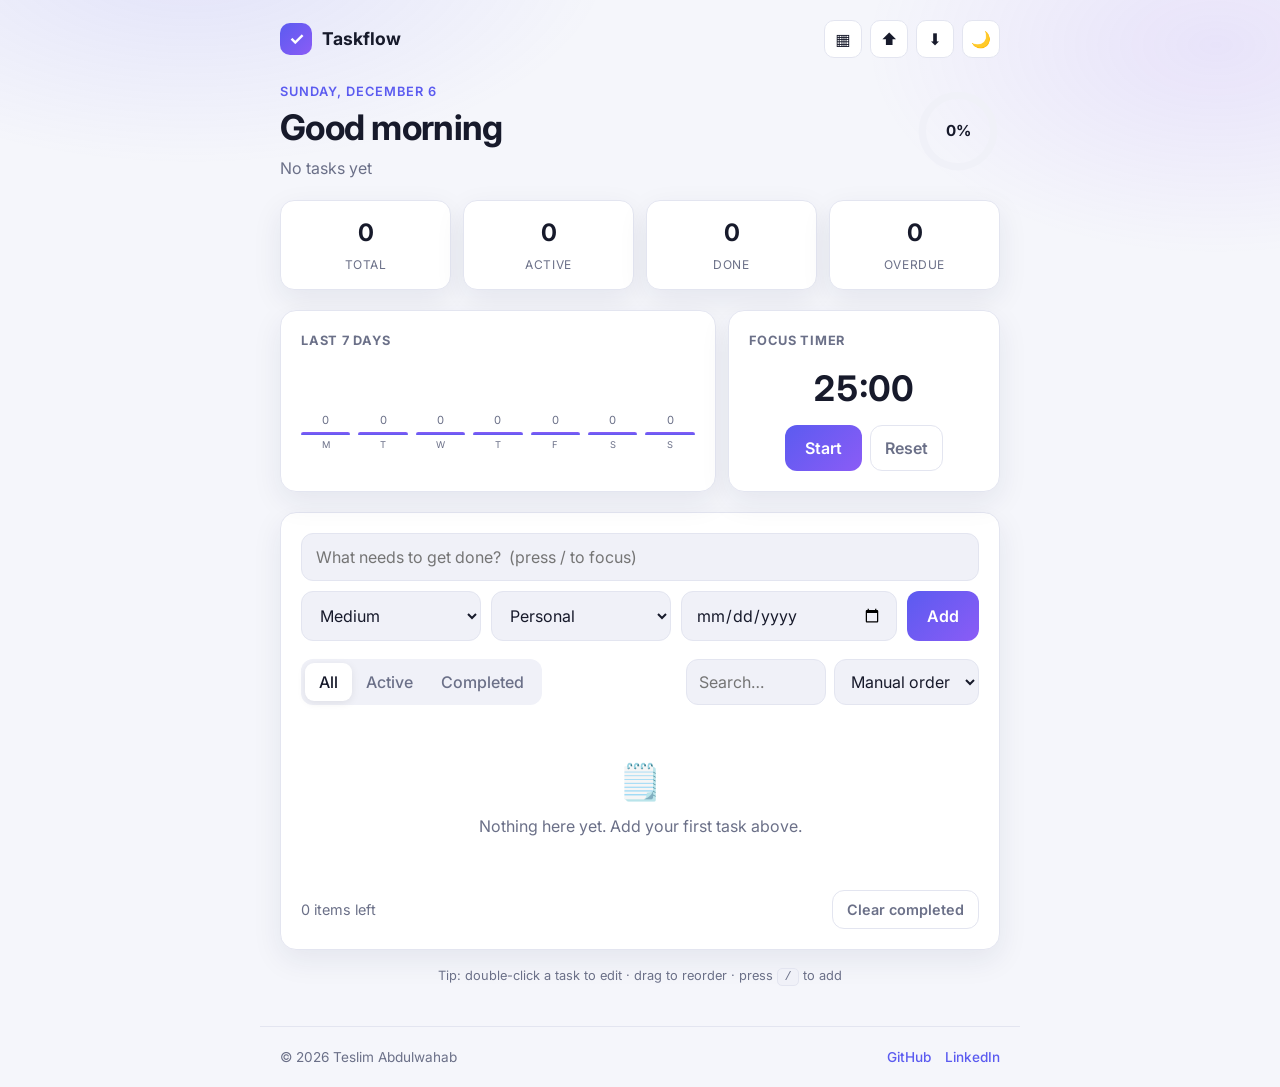
==== index.html @ 88f95ae7 "Add files via upload" ====
<!DOCTYPE html>
<html lang="en">
<head>
  <meta charset="UTF-8" />
  <meta name="viewport" content="width=device-width, initial-scale=1.0" />
  <meta name="description" content="A fast, clean task manager built by Teslim Abdulwahab." />
  <title>Task Manager · Teslim Abdulwahab</title>
  <link rel="preconnect" href="https://fonts.googleapis.com" />
  <link rel="preconnect" href="https://fonts.gstatic.com" crossorigin />
  <link href="https://fonts.googleapis.com/css2?family=Inter:wght@400;500;600;700&display=swap" rel="stylesheet" />
  <link rel="stylesheet" href="style.css" />
</head>
<body>
  <div class="bg-glow" aria-hidden="true"></div>

  <header class="topbar">
    <div class="brand">
      <span class="logo" aria-hidden="true">✓</span>
      <span>Taskflow</span>
    </div>
    <div class="top-actions">
      <button id="viewBtn" class="icon-btn" title="Switch list / board view" aria-label="Switch view">▦</button>
      <button id="importBtn" class="icon-btn" title="Import tasks (JSON)" aria-label="Import tasks">⬆</button>
      <input id="importFile" type="file" accept="application/json" hidden />
      <button id="exportBtn" class="icon-btn" title="Export tasks (JSON)" aria-label="Export tasks">⬇</button>
      <button id="themeBtn" class="icon-btn" title="Toggle theme" aria-label="Toggle theme">🌙</button>
    </div>
  </header>

  <main class="container">
    <section class="hero">
      <div>
        <p class="eyebrow" id="dateLabel"></p>
        <h1 id="greeting">Today's tasks</h1>
        <p class="sub" id="summary">No tasks yet</p>
      </div>
      <div class="ring-wrap" aria-label="Completion progress">
        <svg viewBox="0 0 80 80" class="ring">
          <circle class="ring-bg" cx="40" cy="40" r="34" />
          <circle class="ring-fg" id="ringFg" cx="40" cy="40" r="34" />
        </svg>
        <span class="ring-text" id="ringText">0%</span>
      </div>
    </section>

    <section class="stats" aria-label="Statistics">
      <div class="stat"><span id="statTotal">0</span><small>Total</small></div>
      <div class="stat"><span id="statActive">0</span><small>Active</small></div>
      <div class="stat"><span id="statDone">0</span><small>Done</small></div>
      <div class="stat"><span id="statOverdue">0</span><small>Overdue</small></div>
    </section>

    <section class="panels">
      <div class="card panel"><h3>Last 7 days</h3><div id="chart" class="chart"></div></div>
      <div class="card panel"><h3>Focus timer</h3>
        <div class="timer" id="timer">25:00</div>
        <div class="timer-btns"><button class="btn primary" id="tStart">Start</button><button class="btn ghost" id="tReset">Reset</button></div>
      </div>
    </section>

    <section class="card">
      <form id="taskForm" class="task-form" autocomplete="off">
        <input id="taskInput" type="text" maxlength="120" placeholder="What needs to get done?  (press / to focus)" required />
        <div class="form-row">
          <select id="prioritySelect" aria-label="Priority">
            <option value="low">Low</option>
            <option value="medium" selected>Medium</option>
            <option value="high">High</option>
          </select>
          <select id="categorySelect" aria-label="Category">
            <option>Personal</option>
            <option>Work</option>
            <option>Study</option>
            <option>Health</option>
          </select>
          <input id="dueInput" type="date" aria-label="Due date" />
          <button type="submit" class="btn primary">Add</button>
        </div>
      </form>

      <div class="toolbar">
        <div class="tabs" role="tablist">
          <button class="tab active" data-filter="all" role="tab">All</button>
          <button class="tab" data-filter="active" role="tab">Active</button>
          <button class="tab" data-filter="completed" role="tab">Completed</button>
        </div>
        <div class="tools">
          <input id="searchInput" type="search" placeholder="Search…" aria-label="Search tasks" />
          <select id="sortSelect" aria-label="Sort tasks">
            <option value="manual">Manual order</option>
            <option value="priority">Priority</option>
            <option value="due">Due date</option>
            <option value="newest">Newest</option>
          </select>
        </div>
      </div>

      <ul id="taskList" class="task-list"></ul>
      <div id="board" class="board" hidden></div>

      <div id="emptyState" class="empty">
        <div class="empty-icon">🗒️</div>
        <p>Nothing here yet. Add your first task above.</p>
      </div>

      <div class="card-footer">
        <span id="leftCount">0 items left</span>
        <button id="clearBtn" class="btn ghost">Clear completed</button>
      </div>
    </section>

    <p class="hint">Tip: double-click a task to edit · drag to reorder · press <kbd>/</kbd> to add</p>
  </main>

  <footer class="footer">
    <span>© <span id="year"></span> Teslim Abdulwahab</span>
    <span class="links">
      <a href="https://github.com/Alajagusi12" target="_blank" rel="noopener">GitHub</a>
      <a href="https://www.linkedin.com/in/teslim-alajagusi-3ab347438" target="_blank" rel="noopener">LinkedIn</a>
    </span>
  </footer>

  <div id="toast" class="toast" role="status" aria-live="polite"></div>
  <script src="script.js"></script>
</body>
</html>
---- style.css ----
:root {
  --bg: #f5f6fb;
  --surface: #ffffff;
  --surface-2: #f0f1f8;
  --text: #171a2b;
  --muted: #6b7088;
  --border: #e3e5f0;
  --accent: #5b5bf0;
  --accent-2: #8b5cf6;
  --accent-soft: rgba(91, 91, 240, 0.12);
  --danger: #ef4444;
  --success: #10b981;
  --warn: #f59e0b;
  --shadow: 0 10px 30px rgba(30, 34, 80, 0.08);
  --radius: 16px;
}

[data-theme="dark"] {
  --bg: #0d0f1a;
  --surface: #151829;
  --surface-2: #1c2035;
  --text: #eceefb;
  --muted: #8f94b3;
  --border: #272b45;
  --accent: #7c7cff;
  --accent-2: #a78bfa;
  --accent-soft: rgba(124, 124, 255, 0.16);
  --shadow: 0 10px 30px rgba(0, 0, 0, 0.45);
}

* { box-sizing: border-box; margin: 0; padding: 0; }

body {
  font-family: "Inter", system-ui, -apple-system, "Segoe UI", sans-serif;
  background: var(--bg);
  color: var(--text);
  min-height: 100vh;
  line-height: 1.5;
  transition: background 0.3s, color 0.3s;
}

.bg-glow {
  position: fixed; inset: 0; z-index: -1; pointer-events: none;
  background:
    radial-gradient(600px 300px at 15% -5%, var(--accent-soft), transparent 70%),
    radial-gradient(500px 300px at 95% 5%, rgba(139, 92, 246, 0.12), transparent 70%);
}

button, input, select { font: inherit; color: inherit; }
button { cursor: pointer; }

/* Top bar */
.topbar {
  max-width: 760px; margin: 0 auto; padding: 20px 20px 0;
  display: flex; align-items: center; justify-content: space-between;
}
.brand { display: flex; align-items: center; gap: 10px; font-weight: 700; font-size: 1.1rem; }
.logo {
  width: 32px; height: 32px; border-radius: 10px; display: grid; place-items: center;
  background: linear-gradient(135deg, var(--accent), var(--accent-2)); color: #fff; font-weight: 700;
}
.top-actions { display: flex; gap: 8px; }
.icon-btn {
  width: 38px; height: 38px; border-radius: 10px; border: 1px solid var(--border);
  background: var(--surface); transition: transform 0.15s, border-color 0.2s;
}
.icon-btn:hover { transform: translateY(-1px); border-color: var(--accent); }

/* Layout */
.container { max-width: 760px; margin: 0 auto; padding: 24px 20px 40px; }

.hero { display: flex; justify-content: space-between; align-items: center; gap: 16px; margin-bottom: 20px; }
.eyebrow { color: var(--accent); font-weight: 600; font-size: 0.8rem; text-transform: uppercase; letter-spacing: 0.08em; }
h1 { font-size: clamp(1.6rem, 4vw, 2.2rem); letter-spacing: -0.02em; }
.sub { color: var(--muted); margin-top: 2px; }

.ring-wrap { position: relative; width: 84px; height: 84px; flex-shrink: 0; }
.ring { width: 100%; height: 100%; transform: rotate(-90deg); }
.ring circle { fill: none; stroke-width: 7; }
.ring-bg { stroke: var(--surface-2); }
.ring-fg {
  stroke: url(#none); stroke: var(--accent); stroke-linecap: round;
  stroke-dasharray: 213.6; stroke-dashoffset: 213.6; transition: stroke-dashoffset 0.6s ease;
}
.ring-text { position: absolute; inset: 0; display: grid; place-items: center; font-weight: 700; font-size: 0.95rem; }

.stats { display: grid; grid-template-columns: repeat(4, 1fr); gap: 12px; margin-bottom: 20px; }
.stat {
  background: var(--surface); border: 1px solid var(--border); border-radius: 14px;
  padding: 14px; text-align: center; box-shadow: var(--shadow);
}
.stat span { display: block; font-size: 1.5rem; font-weight: 700; }
.stat small { color: var(--muted); font-size: 0.75rem; text-transform: uppercase; letter-spacing: 0.05em; }

.card {
  background: var(--surface); border: 1px solid var(--border); border-radius: var(--radius);
  box-shadow: var(--shadow); padding: 20px;
}

/* Form */
.task-form { display: grid; gap: 10px; margin-bottom: 18px; }
input[type="text"], input[type="search"], input[type="date"], select {
  background: var(--surface-2); border: 1px solid var(--border); border-radius: 12px;
  padding: 11px 14px; outline: none; transition: border-color 0.2s, box-shadow 0.2s;
}
input:focus, select:focus { border-color: var(--accent); box-shadow: 0 0 0 3px var(--accent-soft); }
#taskInput { width: 100%; font-size: 1rem; }
.form-row { display: grid; grid-template-columns: 1fr 1fr 1.2fr auto; gap: 10px; }

.btn { border: 0; border-radius: 12px; padding: 11px 20px; font-weight: 600; transition: transform 0.15s, opacity 0.2s; }
.btn:hover { transform: translateY(-1px); }
.btn.primary { background: linear-gradient(135deg, var(--accent), var(--accent-2)); color: #fff; }
.btn.ghost { background: transparent; color: var(--muted); border: 1px solid var(--border); padding: 8px 14px; }
.btn.ghost:hover { color: var(--danger); border-color: var(--danger); }

/* Toolbar */
.toolbar { display: flex; flex-wrap: wrap; justify-content: space-between; gap: 12px; margin-bottom: 14px; }
.tabs { display: flex; background: var(--surface-2); border-radius: 12px; padding: 4px; }
.tab { border: 0; background: transparent; padding: 7px 14px; border-radius: 9px; color: var(--muted); font-weight: 500; }
.tab.active { background: var(--surface); color: var(--text); box-shadow: 0 2px 8px rgba(0,0,0,0.08); }
.tools { display: flex; gap: 8px; }
.tools input { width: 140px; padding: 8px 12px; }
.tools select { padding: 8px 12px; }

/* Task list */
.task-list { list-style: none; display: grid; gap: 8px; }
.task {
  display: flex; align-items: center; gap: 12px; padding: 12px 14px;
  border: 1px solid var(--border); border-radius: 14px; background: var(--surface);
  transition: transform 0.2s, border-color 0.2s, opacity 0.3s;
  animation: pop 0.25s ease;
}
.task:hover { border-color: var(--accent); }
.task.dragging { opacity: 0.4; }
.task.drag-over { border-style: dashed; border-color: var(--accent); }
@keyframes pop { from { opacity: 0; transform: translateY(6px) scale(0.98); } to { opacity: 1; transform: none; } }

.check {
  appearance: none; width: 22px; height: 22px; border: 2px solid var(--border); border-radius: 7px;
  display: grid; place-items: center; cursor: pointer; flex-shrink: 0; transition: all 0.2s;
}
.check:checked { background: var(--success); border-color: var(--success); }
.check:checked::after { content: "✓"; color: #fff; font-size: 0.8rem; font-weight: 700; }

.task-body { flex: 1; min-width: 0; }
.task-title { word-break: break-word; cursor: text; }
.task.done .task-title { text-decoration: line-through; color: var(--muted); }
.task-meta { display: flex; flex-wrap: wrap; gap: 6px; margin-top: 4px; }
.chip { font-size: 0.7rem; font-weight: 600; padding: 2px 8px; border-radius: 999px; background: var(--surface-2); color: var(--muted); }
.chip.high { background: rgba(239,68,68,0.14); color: var(--danger); }
.chip.medium { background: rgba(245,158,11,0.16); color: var(--warn); }
.chip.low { background: rgba(16,185,129,0.14); color: var(--success); }
.chip.overdue { background: var(--danger); color: #fff; }

.edit-input { width: 100%; padding: 6px 10px; border-radius: 8px; }
.task-actions { display: flex; gap: 4px; opacity: 0; transition: opacity 0.2s; }
.task:hover .task-actions, .task:focus-within .task-actions { opacity: 1; }
.task-actions button { border: 0; background: transparent; padding: 6px 8px; border-radius: 8px; }
.task-actions button:hover { background: var(--surface-2); }
.task-actions .del:hover { color: var(--danger); }
.handle { cursor: grab; color: var(--muted); user-select: none; }

.empty { text-align: center; padding: 36px 10px; color: var(--muted); display: none; }
.empty.show { display: block; }
.empty-icon { font-size: 2.2rem; margin-bottom: 6px; }

.card-footer { display: flex; justify-content: space-between; align-items: center; margin-top: 16px; color: var(--muted); font-size: 0.9rem; }
.hint { text-align: center; color: var(--muted); font-size: 0.8rem; margin-top: 16px; }
kbd { background: var(--surface-2); border: 1px solid var(--border); border-radius: 5px; padding: 1px 6px; font-size: 0.75rem; }

/* Footer + toast */
.footer {
  max-width: 760px; margin: 0 auto; padding: 20px; display: flex; justify-content: space-between;
  color: var(--muted); font-size: 0.85rem; border-top: 1px solid var(--border);
}
.links { display: flex; gap: 14px; }
.links a { color: var(--accent); text-decoration: none; font-weight: 500; }
.links a:hover { text-decoration: underline; }

.toast {
  position: fixed; left: 50%; bottom: 28px; transform: translate(-50%, 20px); opacity: 0; pointer-events: none;
  background: var(--text); color: var(--bg); padding: 10px 16px; border-radius: 12px;
  display: flex; gap: 14px; align-items: center; transition: all 0.3s; z-index: 10;
}
.toast.show { opacity: 1; transform: translate(-50%, 0); pointer-events: auto; }
.toast button { background: transparent; border: 0; color: var(--accent-2); font-weight: 700; }

/* Responsive */
@media (max-width: 600px) {
  .form-row { grid-template-columns: 1fr 1fr; }
  .form-row input[type="date"] { grid-column: 1 / -1; }
  .form-row .btn { grid-column: 1 / -1; }
  .stats { grid-template-columns: repeat(2, 1fr); }
  .tools { width: 100%; }
  .tools input { flex: 1; }
  .task-actions { opacity: 1; }
}

@media (prefers-reduced-motion: reduce) {
  * { animation: none !important; transition: none !important; }
}

/* Advanced additions */
[hidden] { display: none !important; }
.panels { display: grid; grid-template-columns: 1.6fr 1fr; gap: 12px; margin-bottom: 20px; }
.panel h3 { font-size: 0.8rem; text-transform: uppercase; letter-spacing: 0.06em; color: var(--muted); margin-bottom: 12px; }
.chart { display: flex; align-items: flex-end; gap: 8px; height: 90px; }
.bar-col { flex: 1; height: 100%; display: flex; flex-direction: column; justify-content: flex-end; align-items: center; gap: 3px; font-size: 0.7rem; color: var(--muted); }
.bar { width: 100%; min-height: 3px; border-radius: 6px 6px 2px 2px; background: linear-gradient(var(--accent-2), var(--accent)); transition: height 0.5s; }
.timer { font-size: 2.2rem; font-weight: 700; font-variant-numeric: tabular-nums; text-align: center; }
.timer-btns { display: flex; gap: 8px; justify-content: center; margin-top: 10px; }
.board { display: grid; grid-template-columns: repeat(3, 1fr); gap: 12px; }
.col { background: var(--surface-2); border-radius: 14px; padding: 10px; min-height: 160px; display: grid; gap: 8px; align-content: start; }
.col.over { outline: 2px dashed var(--accent); }
.col h4 { font-size: 0.8rem; color: var(--muted); text-transform: uppercase; letter-spacing: 0.05em; }
.kcard { background: var(--surface); border: 1px solid var(--border); border-radius: 12px; padding: 10px 12px; cursor: grab; }
.kcard:hover { border-color: var(--accent); }
.confetti { position: fixed; top: 40%; width: 8px; height: 12px; z-index: 20; pointer-events: none; animation: fall 1.1s ease-out forwards; }
@keyframes fall { to { transform: translate(var(--x), 60vh) rotate(var(--r)); opacity: 0; } }
@media (max-width: 600px) { .panels, .board { grid-template-columns: 1fr; } }
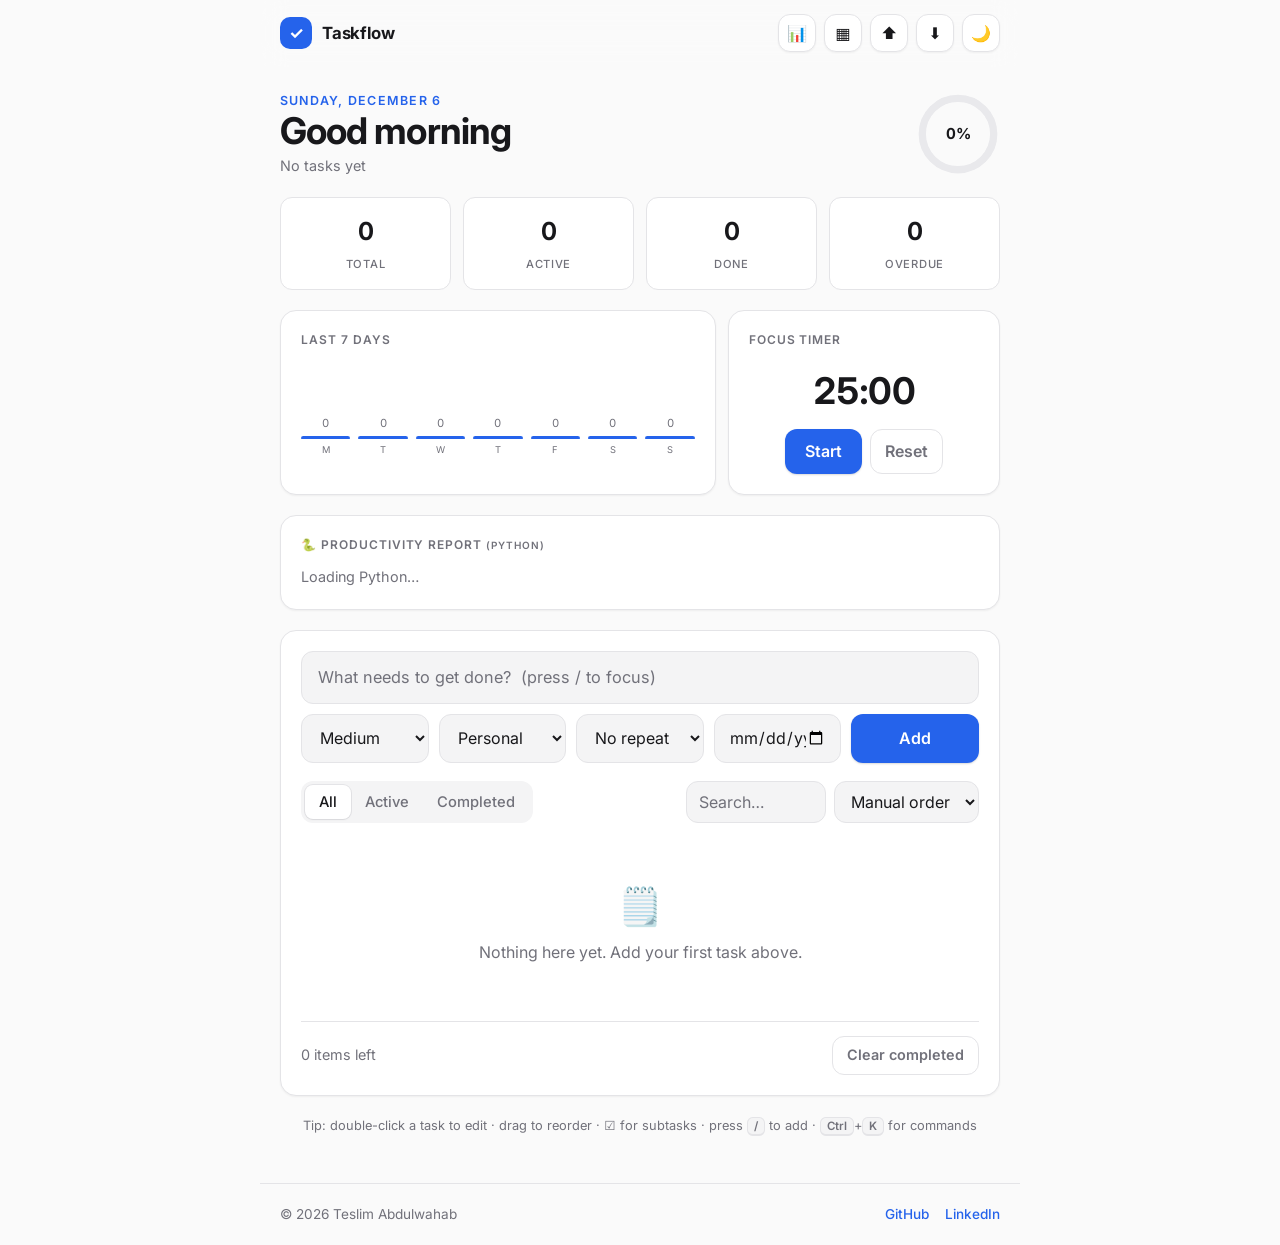
==== commit 59693562: "Replaced file with new task manager and report feature" ====
--- a/index.html
+++ b/index.html
@@ -1,126 +1,140 @@
-<!DOCTYPE html>
-<html lang="en">
-<head>
-  <meta charset="UTF-8" />
-  <meta name="viewport" content="width=device-width, initial-scale=1.0" />
-  <meta name="description" content="A fast, clean task manager built by Teslim Abdulwahab." />
-  <title>Task Manager · Teslim Abdulwahab</title>
-  <link rel="preconnect" href="https://fonts.googleapis.com" />
-  <link rel="preconnect" href="https://fonts.gstatic.com" crossorigin />
-  <link href="https://fonts.googleapis.com/css2?family=Inter:wght@400;500;600;700&display=swap" rel="stylesheet" />
-  <link rel="stylesheet" href="style.css" />
-</head>
-<body>
-  <div class="bg-glow" aria-hidden="true"></div>
-
-  <header class="topbar">
-    <div class="brand">
-      <span class="logo" aria-hidden="true">✓</span>
-      <span>Taskflow</span>
-    </div>
-    <div class="top-actions">
-      <button id="viewBtn" class="icon-btn" title="Switch list / board view" aria-label="Switch view">▦</button>
-      <button id="importBtn" class="icon-btn" title="Import tasks (JSON)" aria-label="Import tasks">⬆</button>
-      <input id="importFile" type="file" accept="application/json" hidden />
-      <button id="exportBtn" class="icon-btn" title="Export tasks (JSON)" aria-label="Export tasks">⬇</button>
-      <button id="themeBtn" class="icon-btn" title="Toggle theme" aria-label="Toggle theme">🌙</button>
-    </div>
-  </header>
-
-  <main class="container">
-    <section class="hero">
-      <div>
-        <p class="eyebrow" id="dateLabel"></p>
-        <h1 id="greeting">Today's tasks</h1>
-        <p class="sub" id="summary">No tasks yet</p>
-      </div>
-      <div class="ring-wrap" aria-label="Completion progress">
-        <svg viewBox="0 0 80 80" class="ring">
-          <circle class="ring-bg" cx="40" cy="40" r="34" />
-          <circle class="ring-fg" id="ringFg" cx="40" cy="40" r="34" />
-        </svg>
-        <span class="ring-text" id="ringText">0%</span>
-      </div>
-    </section>
-
-    <section class="stats" aria-label="Statistics">
-      <div class="stat"><span id="statTotal">0</span><small>Total</small></div>
-      <div class="stat"><span id="statActive">0</span><small>Active</small></div>
-      <div class="stat"><span id="statDone">0</span><small>Done</small></div>
-      <div class="stat"><span id="statOverdue">0</span><small>Overdue</small></div>
-    </section>
-
-    <section class="panels">
-      <div class="card panel"><h3>Last 7 days</h3><div id="chart" class="chart"></div></div>
-      <div class="card panel"><h3>Focus timer</h3>
-        <div class="timer" id="timer">25:00</div>
-        <div class="timer-btns"><button class="btn primary" id="tStart">Start</button><button class="btn ghost" id="tReset">Reset</button></div>
-      </div>
-    </section>
-
-    <section class="card">
-      <form id="taskForm" class="task-form" autocomplete="off">
-        <input id="taskInput" type="text" maxlength="120" placeholder="What needs to get done?  (press / to focus)" required />
-        <div class="form-row">
-          <select id="prioritySelect" aria-label="Priority">
-            <option value="low">Low</option>
-            <option value="medium" selected>Medium</option>
-            <option value="high">High</option>
-          </select>
-          <select id="categorySelect" aria-label="Category">
-            <option>Personal</option>
-            <option>Work</option>
-            <option>Study</option>
-            <option>Health</option>
-          </select>
-          <input id="dueInput" type="date" aria-label="Due date" />
-          <button type="submit" class="btn primary">Add</button>
-        </div>
-      </form>
-
-      <div class="toolbar">
-        <div class="tabs" role="tablist">
-          <button class="tab active" data-filter="all" role="tab">All</button>
-          <button class="tab" data-filter="active" role="tab">Active</button>
-          <button class="tab" data-filter="completed" role="tab">Completed</button>
-        </div>
-        <div class="tools">
-          <input id="searchInput" type="search" placeholder="Search…" aria-label="Search tasks" />
-          <select id="sortSelect" aria-label="Sort tasks">
-            <option value="manual">Manual order</option>
-            <option value="priority">Priority</option>
-            <option value="due">Due date</option>
-            <option value="newest">Newest</option>
-          </select>
-        </div>
-      </div>
-
-      <ul id="taskList" class="task-list"></ul>
-      <div id="board" class="board" hidden></div>
-
-      <div id="emptyState" class="empty">
-        <div class="empty-icon">🗒️</div>
-        <p>Nothing here yet. Add your first task above.</p>
-      </div>
-
-      <div class="card-footer">
-        <span id="leftCount">0 items left</span>
-        <button id="clearBtn" class="btn ghost">Clear completed</button>
-      </div>
-    </section>
-
-    <p class="hint">Tip: double-click a task to edit · drag to reorder · press <kbd>/</kbd> to add</p>
-  </main>
-
-  <footer class="footer">
-    <span>© <span id="year"></span> Teslim Abdulwahab</span>
-    <span class="links">
-      <a href="https://github.com/Alajagusi12" target="_blank" rel="noopener">GitHub</a>
-      <a href="https://www.linkedin.com/in/teslim-alajagusi-3ab347438" target="_blank" rel="noopener">LinkedIn</a>
-    </span>
-  </footer>
-
-  <div id="toast" class="toast" role="status" aria-live="polite"></div>
-  <script src="script.js"></script>
-</body>
+<!DOCTYPE html>
+<html lang="en">
+<head>
+  <meta charset="UTF-8" />
+  <meta name="viewport" content="width=device-width, initial-scale=1.0" />
+  <meta name="description" content="A fast, clean task manager built by Teslim Abdulwahab." />
+  <title>Task Manager · Teslim Abdulwahab</title>
+  <link rel="preconnect" href="https://fonts.googleapis.com" />
+  <link rel="preconnect" href="https://fonts.gstatic.com" crossorigin />
+  <link href="https://fonts.googleapis.com/css2?family=Inter:wght@400;500;600;700&display=swap" rel="stylesheet" />
+  <link rel="stylesheet" href="style.css" />
+  <link rel="stylesheet" href="https://pyscript.net/releases/2024.11.1/core.css" />
+  <script type="module" src="https://pyscript.net/releases/2024.11.1/core.js"></script>
+</head>
+<body>
+  <div class="bg-glow" aria-hidden="true"></div>
+
+  <header class="topbar">
+    <div class="brand">
+      <span class="logo" aria-hidden="true">✓</span>
+      <span>Taskflow</span>
+    </div>
+    <div class="top-actions">
+      <a class="icon-btn" href="insights.html" title="Open insights" aria-label="Open insights">📊</a>
+      <button id="viewBtn" class="icon-btn" title="Switch list / board view" aria-label="Switch view">▦</button>
+      <button id="importBtn" class="icon-btn" title="Import tasks (JSON)" aria-label="Import tasks">⬆</button>
+      <input id="importFile" type="file" accept="application/json" hidden />
+      <button id="exportBtn" class="icon-btn" title="Export tasks (JSON)" aria-label="Export tasks">⬇</button>
+      <button id="themeBtn" class="icon-btn" title="Toggle theme" aria-label="Toggle theme">🌙</button>
+    </div>
+  </header>
+
+  <main class="container">
+    <section class="hero">
+      <div>
+        <p class="eyebrow" id="dateLabel"></p>
+        <h1 id="greeting">Today's tasks</h1>
+        <p class="sub" id="summary">No tasks yet</p>
+      </div>
+      <div class="ring-wrap" aria-label="Completion progress">
+        <svg viewBox="0 0 80 80" class="ring">
+          <circle class="ring-bg" cx="40" cy="40" r="34" />
+          <circle class="ring-fg" id="ringFg" cx="40" cy="40" r="34" />
+        </svg>
+        <span class="ring-text" id="ringText">0%</span>
+      </div>
+    </section>
+
+    <section class="stats" aria-label="Statistics">
+      <div class="stat"><span id="statTotal">0</span><small>Total</small></div>
+      <div class="stat"><span id="statActive">0</span><small>Active</small></div>
+      <div class="stat"><span id="statDone">0</span><small>Done</small></div>
+      <div class="stat"><span id="statOverdue">0</span><small>Overdue</small></div>
+    </section>
+
+    <section class="panels">
+      <div class="card panel"><h3>Last 7 days</h3><div id="chart" class="chart"></div></div>
+      <div class="card panel"><h3>Focus timer</h3>
+        <div class="timer" id="timer">25:00</div>
+        <div class="timer-btns"><button class="btn primary" id="tStart">Start</button><button class="btn ghost" id="tReset">Reset</button></div>
+      </div>
+    </section>
+
+    <section class="card report">
+      <h3>🐍 Productivity report <small>(Python)</small></h3>
+      <div id="reportBody"><p class="sub">Loading Python…</p></div>
+    </section>
+
+    <section class="card">
+      <form id="taskForm" class="task-form" autocomplete="off">
+        <input id="taskInput" type="text" maxlength="120" placeholder="What needs to get done?  (press / to focus)" required />
+        <div class="form-row">
+          <select id="prioritySelect" aria-label="Priority">
+            <option value="low">Low</option>
+            <option value="medium" selected>Medium</option>
+            <option value="high">High</option>
+          </select>
+          <select id="categorySelect" aria-label="Category">
+            <option>Personal</option>
+            <option>Work</option>
+            <option>Study</option>
+            <option>Health</option>
+          </select>
+          <select id="repeatSelect" aria-label="Repeat">
+            <option value="none">No repeat</option>
+            <option value="daily">Daily</option>
+            <option value="weekly">Weekly</option>
+          </select>
+          <input id="dueInput" type="date" aria-label="Due date" />
+          <button type="submit" class="btn primary">Add</button>
+        </div>
+      </form>
+
+      <div class="toolbar">
+        <div class="tabs" role="tablist">
+          <button class="tab active" data-filter="all" role="tab">All</button>
+          <button class="tab" data-filter="active" role="tab">Active</button>
+          <button class="tab" data-filter="completed" role="tab">Completed</button>
+        </div>
+        <div class="tools">
+          <input id="searchInput" type="search" placeholder="Search…" aria-label="Search tasks" />
+          <select id="sortSelect" aria-label="Sort tasks">
+            <option value="manual">Manual order</option>
+            <option value="priority">Priority</option>
+            <option value="due">Due date</option>
+            <option value="newest">Newest</option>
+          </select>
+        </div>
+      </div>
+
+      <ul id="taskList" class="task-list"></ul>
+      <div id="board" class="board" hidden></div>
+
+      <div id="emptyState" class="empty">
+        <div class="empty-icon">🗒️</div>
+        <p>Nothing here yet. Add your first task above.</p>
+      </div>
+
+      <div class="card-footer">
+        <span id="leftCount">0 items left</span>
+        <button id="clearBtn" class="btn ghost">Clear completed</button>
+      </div>
+    </section>
+
+    <p class="hint">Tip: double-click a task to edit · drag to reorder · ☑ for subtasks · press <kbd>/</kbd> to add · <kbd>Ctrl</kbd>+<kbd>K</kbd> for commands</p>
+  </main>
+
+  <footer class="footer">
+    <span>© <span id="year"></span> Teslim Abdulwahab</span>
+    <span class="links">
+      <a href="https://github.com/Alajagusi12" target="_blank" rel="noopener">GitHub</a>
+      <a href="https://www.linkedin.com/in/teslim-alajagusi-3ab347438" target="_blank" rel="noopener">LinkedIn</a>
+    </span>
+  </footer>
+
+  <div id="toast" class="toast" role="status" aria-live="polite"></div>
+  <script src="script.js"></script>
+  <script type="py" src="report.py"></script>
+</body>
 </html>
--- a/style.css
+++ b/style.css
@@ -1,220 +1,345 @@
-:root {
-  --bg: #f5f6fb;
-  --surface: #ffffff;
-  --surface-2: #f0f1f8;
-  --text: #171a2b;
-  --muted: #6b7088;
-  --border: #e3e5f0;
-  --accent: #5b5bf0;
-  --accent-2: #8b5cf6;
-  --accent-soft: rgba(91, 91, 240, 0.12);
-  --danger: #ef4444;
-  --success: #10b981;
-  --warn: #f59e0b;
-  --shadow: 0 10px 30px rgba(30, 34, 80, 0.08);
-  --radius: 16px;
-}
-
-[data-theme="dark"] {
-  --bg: #0d0f1a;
-  --surface: #151829;
-  --surface-2: #1c2035;
-  --text: #eceefb;
-  --muted: #8f94b3;
-  --border: #272b45;
-  --accent: #7c7cff;
-  --accent-2: #a78bfa;
-  --accent-soft: rgba(124, 124, 255, 0.16);
-  --shadow: 0 10px 30px rgba(0, 0, 0, 0.45);
-}
-
-* { box-sizing: border-box; margin: 0; padding: 0; }
-
-body {
-  font-family: "Inter", system-ui, -apple-system, "Segoe UI", sans-serif;
-  background: var(--bg);
-  color: var(--text);
-  min-height: 100vh;
-  line-height: 1.5;
-  transition: background 0.3s, color 0.3s;
-}
-
-.bg-glow {
-  position: fixed; inset: 0; z-index: -1; pointer-events: none;
-  background:
-    radial-gradient(600px 300px at 15% -5%, var(--accent-soft), transparent 70%),
-    radial-gradient(500px 300px at 95% 5%, rgba(139, 92, 246, 0.12), transparent 70%);
-}
-
-button, input, select { font: inherit; color: inherit; }
-button { cursor: pointer; }
-
-/* Top bar */
-.topbar {
-  max-width: 760px; margin: 0 auto; padding: 20px 20px 0;
-  display: flex; align-items: center; justify-content: space-between;
-}
-.brand { display: flex; align-items: center; gap: 10px; font-weight: 700; font-size: 1.1rem; }
-.logo {
-  width: 32px; height: 32px; border-radius: 10px; display: grid; place-items: center;
-  background: linear-gradient(135deg, var(--accent), var(--accent-2)); color: #fff; font-weight: 700;
-}
-.top-actions { display: flex; gap: 8px; }
-.icon-btn {
-  width: 38px; height: 38px; border-radius: 10px; border: 1px solid var(--border);
-  background: var(--surface); transition: transform 0.15s, border-color 0.2s;
-}
-.icon-btn:hover { transform: translateY(-1px); border-color: var(--accent); }
-
-/* Layout */
-.container { max-width: 760px; margin: 0 auto; padding: 24px 20px 40px; }
-
-.hero { display: flex; justify-content: space-between; align-items: center; gap: 16px; margin-bottom: 20px; }
-.eyebrow { color: var(--accent); font-weight: 600; font-size: 0.8rem; text-transform: uppercase; letter-spacing: 0.08em; }
-h1 { font-size: clamp(1.6rem, 4vw, 2.2rem); letter-spacing: -0.02em; }
-.sub { color: var(--muted); margin-top: 2px; }
-
-.ring-wrap { position: relative; width: 84px; height: 84px; flex-shrink: 0; }
-.ring { width: 100%; height: 100%; transform: rotate(-90deg); }
-.ring circle { fill: none; stroke-width: 7; }
-.ring-bg { stroke: var(--surface-2); }
-.ring-fg {
-  stroke: url(#none); stroke: var(--accent); stroke-linecap: round;
-  stroke-dasharray: 213.6; stroke-dashoffset: 213.6; transition: stroke-dashoffset 0.6s ease;
-}
-.ring-text { position: absolute; inset: 0; display: grid; place-items: center; font-weight: 700; font-size: 0.95rem; }
-
-.stats { display: grid; grid-template-columns: repeat(4, 1fr); gap: 12px; margin-bottom: 20px; }
-.stat {
-  background: var(--surface); border: 1px solid var(--border); border-radius: 14px;
-  padding: 14px; text-align: center; box-shadow: var(--shadow);
-}
-.stat span { display: block; font-size: 1.5rem; font-weight: 700; }
-.stat small { color: var(--muted); font-size: 0.75rem; text-transform: uppercase; letter-spacing: 0.05em; }
-
-.card {
-  background: var(--surface); border: 1px solid var(--border); border-radius: var(--radius);
-  box-shadow: var(--shadow); padding: 20px;
-}
-
-/* Form */
-.task-form { display: grid; gap: 10px; margin-bottom: 18px; }
-input[type="text"], input[type="search"], input[type="date"], select {
-  background: var(--surface-2); border: 1px solid var(--border); border-radius: 12px;
-  padding: 11px 14px; outline: none; transition: border-color 0.2s, box-shadow 0.2s;
-}
-input:focus, select:focus { border-color: var(--accent); box-shadow: 0 0 0 3px var(--accent-soft); }
-#taskInput { width: 100%; font-size: 1rem; }
-.form-row { display: grid; grid-template-columns: 1fr 1fr 1.2fr auto; gap: 10px; }
-
-.btn { border: 0; border-radius: 12px; padding: 11px 20px; font-weight: 600; transition: transform 0.15s, opacity 0.2s; }
-.btn:hover { transform: translateY(-1px); }
-.btn.primary { background: linear-gradient(135deg, var(--accent), var(--accent-2)); color: #fff; }
-.btn.ghost { background: transparent; color: var(--muted); border: 1px solid var(--border); padding: 8px 14px; }
-.btn.ghost:hover { color: var(--danger); border-color: var(--danger); }
-
-/* Toolbar */
-.toolbar { display: flex; flex-wrap: wrap; justify-content: space-between; gap: 12px; margin-bottom: 14px; }
-.tabs { display: flex; background: var(--surface-2); border-radius: 12px; padding: 4px; }
-.tab { border: 0; background: transparent; padding: 7px 14px; border-radius: 9px; color: var(--muted); font-weight: 500; }
-.tab.active { background: var(--surface); color: var(--text); box-shadow: 0 2px 8px rgba(0,0,0,0.08); }
-.tools { display: flex; gap: 8px; }
-.tools input { width: 140px; padding: 8px 12px; }
-.tools select { padding: 8px 12px; }
-
-/* Task list */
-.task-list { list-style: none; display: grid; gap: 8px; }
-.task {
-  display: flex; align-items: center; gap: 12px; padding: 12px 14px;
-  border: 1px solid var(--border); border-radius: 14px; background: var(--surface);
-  transition: transform 0.2s, border-color 0.2s, opacity 0.3s;
-  animation: pop 0.25s ease;
-}
-.task:hover { border-color: var(--accent); }
-.task.dragging { opacity: 0.4; }
-.task.drag-over { border-style: dashed; border-color: var(--accent); }
-@keyframes pop { from { opacity: 0; transform: translateY(6px) scale(0.98); } to { opacity: 1; transform: none; } }
-
-.check {
-  appearance: none; width: 22px; height: 22px; border: 2px solid var(--border); border-radius: 7px;
-  display: grid; place-items: center; cursor: pointer; flex-shrink: 0; transition: all 0.2s;
-}
-.check:checked { background: var(--success); border-color: var(--success); }
-.check:checked::after { content: "✓"; color: #fff; font-size: 0.8rem; font-weight: 700; }
-
-.task-body { flex: 1; min-width: 0; }
-.task-title { word-break: break-word; cursor: text; }
-.task.done .task-title { text-decoration: line-through; color: var(--muted); }
-.task-meta { display: flex; flex-wrap: wrap; gap: 6px; margin-top: 4px; }
-.chip { font-size: 0.7rem; font-weight: 600; padding: 2px 8px; border-radius: 999px; background: var(--surface-2); color: var(--muted); }
-.chip.high { background: rgba(239,68,68,0.14); color: var(--danger); }
-.chip.medium { background: rgba(245,158,11,0.16); color: var(--warn); }
-.chip.low { background: rgba(16,185,129,0.14); color: var(--success); }
-.chip.overdue { background: var(--danger); color: #fff; }
-
-.edit-input { width: 100%; padding: 6px 10px; border-radius: 8px; }
-.task-actions { display: flex; gap: 4px; opacity: 0; transition: opacity 0.2s; }
-.task:hover .task-actions, .task:focus-within .task-actions { opacity: 1; }
-.task-actions button { border: 0; background: transparent; padding: 6px 8px; border-radius: 8px; }
-.task-actions button:hover { background: var(--surface-2); }
-.task-actions .del:hover { color: var(--danger); }
-.handle { cursor: grab; color: var(--muted); user-select: none; }
-
-.empty { text-align: center; padding: 36px 10px; color: var(--muted); display: none; }
-.empty.show { display: block; }
-.empty-icon { font-size: 2.2rem; margin-bottom: 6px; }
-
-.card-footer { display: flex; justify-content: space-between; align-items: center; margin-top: 16px; color: var(--muted); font-size: 0.9rem; }
-.hint { text-align: center; color: var(--muted); font-size: 0.8rem; margin-top: 16px; }
-kbd { background: var(--surface-2); border: 1px solid var(--border); border-radius: 5px; padding: 1px 6px; font-size: 0.75rem; }
-
-/* Footer + toast */
-.footer {
-  max-width: 760px; margin: 0 auto; padding: 20px; display: flex; justify-content: space-between;
-  color: var(--muted); font-size: 0.85rem; border-top: 1px solid var(--border);
-}
-.links { display: flex; gap: 14px; }
-.links a { color: var(--accent); text-decoration: none; font-weight: 500; }
-.links a:hover { text-decoration: underline; }
-
-.toast {
-  position: fixed; left: 50%; bottom: 28px; transform: translate(-50%, 20px); opacity: 0; pointer-events: none;
-  background: var(--text); color: var(--bg); padding: 10px 16px; border-radius: 12px;
-  display: flex; gap: 14px; align-items: center; transition: all 0.3s; z-index: 10;
-}
-.toast.show { opacity: 1; transform: translate(-50%, 0); pointer-events: auto; }
-.toast button { background: transparent; border: 0; color: var(--accent-2); font-weight: 700; }
-
-/* Responsive */
-@media (max-width: 600px) {
-  .form-row { grid-template-columns: 1fr 1fr; }
-  .form-row input[type="date"] { grid-column: 1 / -1; }
-  .form-row .btn { grid-column: 1 / -1; }
-  .stats { grid-template-columns: repeat(2, 1fr); }
-  .tools { width: 100%; }
-  .tools input { flex: 1; }
-  .task-actions { opacity: 1; }
-}
-
-@media (prefers-reduced-motion: reduce) {
-  * { animation: none !important; transition: none !important; }
-}
-
-/* Advanced additions */
-[hidden] { display: none !important; }
-.panels { display: grid; grid-template-columns: 1.6fr 1fr; gap: 12px; margin-bottom: 20px; }
-.panel h3 { font-size: 0.8rem; text-transform: uppercase; letter-spacing: 0.06em; color: var(--muted); margin-bottom: 12px; }
-.chart { display: flex; align-items: flex-end; gap: 8px; height: 90px; }
-.bar-col { flex: 1; height: 100%; display: flex; flex-direction: column; justify-content: flex-end; align-items: center; gap: 3px; font-size: 0.7rem; color: var(--muted); }
-.bar { width: 100%; min-height: 3px; border-radius: 6px 6px 2px 2px; background: linear-gradient(var(--accent-2), var(--accent)); transition: height 0.5s; }
-.timer { font-size: 2.2rem; font-weight: 700; font-variant-numeric: tabular-nums; text-align: center; }
-.timer-btns { display: flex; gap: 8px; justify-content: center; margin-top: 10px; }
-.board { display: grid; grid-template-columns: repeat(3, 1fr); gap: 12px; }
-.col { background: var(--surface-2); border-radius: 14px; padding: 10px; min-height: 160px; display: grid; gap: 8px; align-content: start; }
-.col.over { outline: 2px dashed var(--accent); }
-.col h4 { font-size: 0.8rem; color: var(--muted); text-transform: uppercase; letter-spacing: 0.05em; }
-.kcard { background: var(--surface); border: 1px solid var(--border); border-radius: 12px; padding: 10px 12px; cursor: grab; }
-.kcard:hover { border-color: var(--accent); }
-.confetti { position: fixed; top: 40%; width: 8px; height: 12px; z-index: 20; pointer-events: none; animation: fall 1.1s ease-out forwards; }
-@keyframes fall { to { transform: translate(var(--x), 60vh) rotate(var(--r)); opacity: 0; } }
-@media (max-width: 600px) { .panels, .board { grid-template-columns: 1fr; } }+/* ==========================================================================
+   Taskflow design system
+   Layers: tokens → reset → base → layout → components → pages → utilities
+   ========================================================================== */
+@layer tokens, reset, base, layout, components, pages, utilities;
+
+/* ---------- Tokens ---------- */
+@layer tokens {
+  :root {
+    color-scheme: light;
+    --font: "Inter", system-ui, -apple-system, "Segoe UI", Roboto, sans-serif;
+
+    /* Neutral scale + one accent */
+    --bg: #fafafa;
+    --surface: #ffffff;
+    --surface-2: #f4f4f5;
+    --surface-3: #e9e9ec;
+    --text: #18181b;
+    --muted: #71717a;
+    --border: #e4e4e7;
+    --accent: #2563eb;
+    --accent-contrast: #ffffff;
+    --accent-soft: color-mix(in srgb, var(--accent) 10%, transparent);
+
+    /* Status colors */
+    --danger: #dc2626;
+    --success: #059669;
+    --warn: #d97706;
+
+    /* Shape, depth, motion */
+    --r-sm: 8px;
+    --r-md: 12px;
+    --r-lg: 16px;
+    --shadow-sm: 0 1px 2px rgb(0 0 0 / 0.05);
+    --shadow-md: 0 8px 24px rgb(0 0 0 / 0.08);
+    --ease: cubic-bezier(0.2, 0.8, 0.2, 1);
+    --focus: 0 0 0 3px color-mix(in srgb, var(--accent) 35%, transparent);
+    --content: 760px;
+  }
+
+  [data-theme="dark"] {
+    color-scheme: dark;
+    --bg: #0a0a0b;
+    --surface: #141416;
+    --surface-2: #1c1c1f;
+    --surface-3: #27272b;
+    --text: #fafafa;
+    --muted: #a1a1aa;
+    --border: #2a2a2e;
+    --accent: #60a5fa;
+    --accent-contrast: #0a0a0b;
+    --danger: #f87171;
+    --success: #34d399;
+    --warn: #fbbf24;
+    --shadow-sm: none;
+    --shadow-md: 0 8px 28px rgb(0 0 0 / 0.5);
+  }
+
+  /* Avoid a light flash before JS sets the theme */
+  @media (prefers-color-scheme: dark) {
+    :root:not([data-theme]) {
+      color-scheme: dark;
+      --bg: #0a0a0b; --surface: #141416; --surface-2: #1c1c1f; --surface-3: #27272b;
+      --text: #fafafa; --muted: #a1a1aa; --border: #2a2a2e; --accent: #60a5fa; --accent-contrast: #0a0a0b;
+    }
+  }
+
+  @media (prefers-contrast: more) {
+    :root { --border: color-mix(in srgb, var(--text) 45%, transparent); --muted: color-mix(in srgb, var(--text) 75%, var(--bg)); }
+  }
+}
+
+/* ---------- Reset ---------- */
+@layer reset {
+  *, *::before, *::after { box-sizing: border-box; }
+  * { margin: 0; padding: 0; }
+  html { -webkit-text-size-adjust: 100%; scroll-behavior: smooth; }
+  button, input, select, textarea { font: inherit; color: inherit; }
+  button { cursor: pointer; background: none; border: 0; }
+  ul { list-style: none; }
+  [hidden] { display: none !important; }
+}
+
+/* ---------- Base ---------- */
+@layer base {
+  body {
+    font-family: var(--font);
+    font-size: 1rem;
+    line-height: 1.55;
+    background: var(--bg);
+    color: var(--text);
+    min-height: 100vh;
+    -webkit-font-smoothing: antialiased;
+    text-rendering: optimizeLegibility;
+    transition: background-color 0.3s var(--ease), color 0.3s var(--ease);
+  }
+  h1 { font-size: clamp(1.7rem, 4vw, 2.3rem); line-height: 1.15; letter-spacing: -0.025em; text-wrap: balance; }
+  h3, h4 { font-weight: 600; }
+  a { color: var(--accent); }
+  ::selection { background: var(--accent-soft); }
+  :focus-visible { outline: none; box-shadow: var(--focus); border-radius: var(--r-sm); }
+  input:focus-visible, select:focus-visible, textarea:focus-visible { border-color: var(--accent); }
+  ::-webkit-scrollbar { width: 10px; height: 10px; }
+  ::-webkit-scrollbar-thumb { background: var(--surface-3); border-radius: 99px; border: 2px solid var(--bg); }
+  * { scrollbar-color: var(--surface-3) transparent; }
+  kbd { background: var(--surface-2); border: 1px solid var(--border); border-bottom-width: 2px; border-radius: 6px; padding: 1px 6px; font: 600 0.72rem/1.4 var(--font); }
+  .bg-glow { display: none; }
+}
+
+/* ---------- Layout ---------- */
+@layer layout {
+  .topbar, .container, .footer { max-width: var(--content); margin-inline: auto; }
+  .topbar {
+    position: sticky; top: 0; z-index: 5;
+    display: flex; align-items: center; justify-content: space-between;
+    padding: 14px 20px;
+    background: color-mix(in srgb, var(--bg) 82%, transparent);
+    backdrop-filter: saturate(1.4) blur(12px);
+    border-bottom: 1px solid transparent;
+  }
+  .container { padding: 24px 20px 48px; display: grid; gap: 20px; }
+  .hero { display: flex; justify-content: space-between; align-items: center; gap: 16px; }
+  .stats { display: grid; grid-template-columns: repeat(4, 1fr); gap: 12px; }
+  .panels { display: grid; grid-template-columns: 1.6fr 1fr; gap: 12px; }
+  .grid2 { display: grid; grid-template-columns: 1fr 1fr; gap: 16px; }
+  .footer {
+    display: flex; flex-wrap: wrap; justify-content: space-between; gap: 8px 16px;
+    padding: 20px; color: var(--muted); font-size: 0.85rem; border-top: 1px solid var(--border);
+  }
+  .links { display: flex; gap: 16px; }
+  .links a { text-decoration: none; font-weight: 500; }
+  .links a:hover { text-decoration: underline; text-underline-offset: 3px; }
+}
+
+/* ---------- Components ---------- */
+@layer components {
+  /* Brand + top bar */
+  .brand { display: flex; align-items: center; gap: 10px; font-weight: 700; font-size: 1.05rem; letter-spacing: -0.01em; text-decoration: none; color: inherit; }
+  .logo { width: 32px; height: 32px; border-radius: 10px; display: grid; place-items: center; background: var(--accent); color: var(--accent-contrast); font-weight: 700; }
+  .top-actions { display: flex; gap: 8px; }
+  .icon-btn {
+    width: 38px; height: 38px; display: grid; place-items: center; border-radius: var(--r-md);
+    border: 1px solid var(--border); background: var(--surface); box-shadow: var(--shadow-sm);
+    text-decoration: none; color: inherit; transition: transform 0.15s var(--ease), border-color 0.2s;
+  }
+  .icon-btn:hover { border-color: var(--accent); transform: translateY(-1px); }
+  .icon-btn:active { transform: translateY(0) scale(0.96); }
+
+  /* Typography helpers */
+  .eyebrow { color: var(--accent); font-weight: 600; font-size: 0.78rem; text-transform: uppercase; letter-spacing: 0.1em; }
+  .sub { color: var(--muted); margin-top: 2px; }
+  .hint { text-align: center; color: var(--muted); font-size: 0.8rem; }
+
+  /* Surfaces */
+  .card { background: var(--surface); border: 1px solid var(--border); border-radius: var(--r-lg); box-shadow: var(--shadow-sm); padding: 20px; }
+  .stat { background: var(--surface); border: 1px solid var(--border); border-radius: var(--r-md); padding: 14px; text-align: center; }
+  .stat span { display: block; font-size: 1.55rem; font-weight: 700; font-variant-numeric: tabular-nums; letter-spacing: -0.02em; }
+  .stat small { color: var(--muted); font-size: 0.7rem; font-weight: 500; text-transform: uppercase; letter-spacing: 0.06em; }
+  .panel h3, .report h3, .ins h3 { font-size: 0.75rem; font-weight: 600; text-transform: uppercase; letter-spacing: 0.08em; color: var(--muted); margin-bottom: 12px; }
+
+  /* Progress ring */
+  .ring-wrap { position: relative; width: 84px; height: 84px; flex-shrink: 0; }
+  .ring { width: 100%; height: 100%; transform: rotate(-90deg); }
+  .ring circle { fill: none; stroke-width: 7; }
+  .ring-bg { stroke: var(--surface-3); }
+  .ring-fg { stroke: var(--accent); stroke-linecap: round; stroke-dasharray: 213.6; stroke-dashoffset: 213.6; transition: stroke-dashoffset 0.8s var(--ease); }
+  .ring-text { position: absolute; inset: 0; display: grid; place-items: center; font-weight: 700; font-size: 0.95rem; font-variant-numeric: tabular-nums; }
+
+  /* Form controls */
+  input[type="text"], input[type="search"], input[type="date"], select, textarea {
+    background: var(--surface-2); border: 1px solid var(--border); border-radius: var(--r-md);
+    padding: 10px 14px; outline: none; min-width: 0;
+    transition: border-color 0.2s, box-shadow 0.2s, background-color 0.2s;
+  }
+  input::placeholder, textarea::placeholder { color: var(--muted); }
+  input:focus, select:focus, textarea:focus { border-color: var(--accent); box-shadow: var(--focus); background: var(--surface); }
+  select { cursor: pointer; }
+  input[type="checkbox"] { accent-color: var(--accent); }
+
+  .task-form { display: grid; gap: 10px; margin-bottom: 18px; }
+  #taskInput { width: 100%; font-size: 1.02rem; padding: 13px 16px; }
+  .form-row { display: grid; grid-template-columns: repeat(auto-fit, minmax(110px, 1fr)); gap: 10px; }
+
+  /* Buttons */
+  .btn { border-radius: var(--r-md); padding: 10px 20px; font-weight: 600; transition: transform 0.15s var(--ease), background-color 0.2s, color 0.2s, border-color 0.2s; }
+  .btn:hover { transform: translateY(-1px); }
+  .btn:active { transform: translateY(0) scale(0.98); }
+  .btn.primary { background: var(--accent); color: var(--accent-contrast); box-shadow: 0 1px 2px rgb(0 0 0 / 0.15); }
+  .btn.primary:hover { background: color-mix(in srgb, var(--accent) 88%, var(--text)); }
+  .btn.ghost { border: 1px solid var(--border); color: var(--muted); padding: 7px 14px; }
+  .btn.ghost:hover { color: var(--danger); border-color: var(--danger); }
+
+  /* Toolbar + tabs */
+  .toolbar { display: flex; flex-wrap: wrap; justify-content: space-between; gap: 12px; margin-bottom: 14px; }
+  .tabs { display: flex; background: var(--surface-2); border-radius: var(--r-md); padding: 4px; }
+  .tab { padding: 6px 14px; border-radius: var(--r-sm); color: var(--muted); font-weight: 500; font-size: 0.92rem; transition: background-color 0.2s, color 0.2s; }
+  .tab:hover { color: var(--text); }
+  .tab.active { background: var(--surface); color: var(--text); box-shadow: var(--shadow-sm), 0 0 0 1px var(--border); }
+  .tools { display: flex; gap: 8px; }
+  .tools input { width: 140px; padding: 7px 12px; }
+  .tools select { padding: 7px 12px; }
+
+  /* Task list */
+  .task-list { display: grid; gap: 8px; }
+  .task {
+    display: flex; align-items: flex-start; gap: 12px; padding: 12px 14px;
+    background: var(--surface); border: 1px solid var(--border); border-radius: var(--r-md);
+    transition: border-color 0.2s, transform 0.2s var(--ease), opacity 0.3s, background-color 0.2s;
+    animation: rise 0.28s var(--ease);
+  }
+  .task:hover { border-color: color-mix(in srgb, var(--accent) 55%, var(--border)); }
+  .task.dragging { opacity: 0.4; }
+  .task.drag-over { border-style: dashed; border-color: var(--accent); background: var(--accent-soft); }
+  .task.done { background: color-mix(in srgb, var(--surface-2) 60%, var(--surface)); }
+  .handle { color: var(--muted); cursor: grab; user-select: none; letter-spacing: -2px; padding-top: 1px; }
+  .handle:active { cursor: grabbing; }
+  .task-body { flex: 1; min-width: 0; }
+  .task-title { overflow-wrap: anywhere; cursor: text; }
+  .task.done .task-title { color: var(--muted); text-decoration: line-through; text-decoration-color: color-mix(in srgb, var(--muted) 60%, transparent); }
+  .task-meta { display: flex; flex-wrap: wrap; gap: 6px; margin-top: 6px; }
+  .edit-input { width: 100%; padding: 6px 10px; border-radius: var(--r-sm); }
+  .task-actions { display: flex; gap: 2px; opacity: 0; transition: opacity 0.2s; }
+  .task:hover .task-actions, .task:focus-within .task-actions { opacity: 1; }
+  .task-actions button { padding: 5px 8px; border-radius: var(--r-sm); color: var(--muted); transition: background-color 0.15s, color 0.15s; }
+  .task-actions button:hover { background: var(--surface-2); color: var(--text); }
+  .task-actions .del:hover { color: var(--danger); }
+
+  /* Custom checkbox */
+  .check {
+    appearance: none; flex-shrink: 0; width: 22px; height: 22px; margin-top: 1px;
+    border: 2px solid var(--surface-3); border-radius: 7px; background: var(--surface);
+    display: grid; place-items: center; cursor: pointer; transition: background-color 0.2s, border-color 0.2s, transform 0.15s var(--ease);
+  }
+  .check:hover { border-color: var(--accent); }
+  .check:active { transform: scale(0.9); }
+  .check:checked { background: var(--success); border-color: var(--success); }
+  .check:checked::after { content: ""; width: 5px; height: 10px; border: solid #fff; border-width: 0 2px 2px 0; transform: translateY(-1px) rotate(45deg); }
+
+  /* Chips */
+  .chip { display: inline-flex; align-items: center; gap: 4px; font-size: 0.7rem; font-weight: 600; padding: 2px 9px; border-radius: 99px; background: var(--surface-2); color: var(--muted); border: 1px solid transparent; }
+  .chip.high { background: color-mix(in srgb, var(--danger) 13%, transparent); color: var(--danger); }
+  .chip.medium { background: color-mix(in srgb, var(--warn) 15%, transparent); color: var(--warn); }
+  .chip.low { background: color-mix(in srgb, var(--success) 13%, transparent); color: var(--success); }
+  .chip.overdue { background: var(--danger); color: #fff; }
+
+  /* Subtasks + notes */
+  .subs { display: grid; gap: 6px; margin-top: 10px; padding: 10px; background: var(--surface-2); border-radius: var(--r-md); }
+  .sub { display: flex; align-items: center; gap: 8px; font-size: 0.9rem; cursor: pointer; }
+  .sub span { flex: 1; }
+  .sub.done span { color: var(--muted); text-decoration: line-through; }
+  .sub button { color: var(--muted); padding: 2px 6px; border-radius: 6px; }
+  .sub button:hover { color: var(--danger); background: var(--surface-3); }
+  .subs > input, .subs > textarea { background: var(--surface); font-size: 0.86rem; padding: 7px 10px; width: 100%; }
+  .subs > textarea { resize: vertical; min-height: 56px; }
+
+  /* Empty state + footer row */
+  .empty { display: none; text-align: center; padding: 40px 12px; color: var(--muted); }
+  .empty.show { display: block; }
+  .empty-icon { font-size: 2.3rem; margin-bottom: 6px; filter: grayscale(0.3); }
+  .card-footer { display: flex; justify-content: space-between; align-items: center; margin-top: 16px; padding-top: 14px; border-top: 1px solid var(--border); color: var(--muted); font-size: 0.9rem; }
+
+  /* Board */
+  .board { display: grid; grid-template-columns: repeat(3, 1fr); gap: 12px; }
+  .col { display: grid; align-content: start; gap: 8px; min-height: 180px; padding: 10px; background: var(--surface-2); border-radius: var(--r-md); transition: outline-color 0.2s; outline: 2px dashed transparent; outline-offset: -2px; }
+  .col.over { outline-color: var(--accent); background: var(--accent-soft); }
+  .col h4 { font-size: 0.75rem; text-transform: uppercase; letter-spacing: 0.07em; color: var(--muted); }
+  .kcard { background: var(--surface); border: 1px solid var(--border); border-radius: var(--r-md); padding: 10px 12px; cursor: grab; box-shadow: var(--shadow-sm); transition: border-color 0.2s, transform 0.2s var(--ease); }
+  .kcard:hover { border-color: var(--accent); transform: translateY(-1px); }
+  .kcard:active { cursor: grabbing; }
+
+  /* Chart + timer + report */
+  .chart { display: flex; align-items: flex-end; gap: 8px; height: 96px; }
+  .bar-col { flex: 1; height: 100%; display: flex; flex-direction: column; justify-content: flex-end; align-items: center; gap: 4px; font-size: 0.7rem; color: var(--muted); font-variant-numeric: tabular-nums; }
+  .bar { width: 100%; min-height: 3px; background: var(--accent); border-radius: 6px 6px 2px 2px; transition: height 0.6s var(--ease); }
+  .timer { font-size: 2.3rem; font-weight: 700; text-align: center; font-variant-numeric: tabular-nums; letter-spacing: -0.02em; }
+  .timer-btns { display: flex; justify-content: center; gap: 8px; margin-top: 10px; }
+  .report-row { display: flex; justify-content: space-between; gap: 12px; padding: 9px 0; border-bottom: 1px solid var(--border); }
+  .report-row:last-child { border-bottom: 0; }
+  .report-row strong { text-align: right; font-weight: 600; }
+
+  /* Toast */
+  .toast {
+    position: fixed; left: 50%; bottom: calc(24px + env(safe-area-inset-bottom, 0px)); z-index: 40;
+    display: flex; align-items: center; gap: 14px; padding: 11px 16px; border-radius: var(--r-md);
+    background: var(--text); color: var(--bg); box-shadow: var(--shadow-md);
+    opacity: 0; transform: translate(-50%, 16px); pointer-events: none; transition: opacity 0.25s, transform 0.3s var(--ease);
+  }
+  .toast.show { opacity: 1; transform: translate(-50%, 0); pointer-events: auto; }
+  .toast button { color: var(--accent); font-weight: 700; filter: brightness(1.15); }
+
+  /* Command palette */
+  .palette { position: fixed; inset: 0; z-index: 50; display: grid; place-items: start center; padding-top: 14vh; background: rgb(0 0 0 / 0.45); backdrop-filter: blur(3px); animation: fade 0.15s; }
+  .pal-box { width: min(540px, 92vw); padding: 10px; background: var(--surface); border: 1px solid var(--border); border-radius: var(--r-lg); box-shadow: var(--shadow-md); animation: rise 0.2s var(--ease); }
+  .pal-box input { width: 100%; font-size: 1rem; }
+  .pal-box ul { margin-top: 8px; max-height: 320px; overflow: auto; }
+  .pal-box li { padding: 9px 12px; border-radius: var(--r-sm); cursor: pointer; }
+  .pal-box li.sel, .pal-box li:hover { background: var(--accent-soft); }
+
+  /* Confetti */
+  .confetti { position: fixed; top: 40%; width: 8px; height: 12px; z-index: 60; pointer-events: none; border-radius: 2px; animation: fall 1.1s ease-out forwards; }
+
+  @keyframes rise { from { opacity: 0; transform: translateY(8px) scale(0.985); } to { opacity: 1; transform: none; } }
+  @keyframes fade { from { opacity: 0; } }
+  @keyframes fall { to { transform: translate(var(--x), 60vh) rotate(var(--r)); opacity: 0; } }
+}
+
+/* ---------- Insights page ---------- */
+@layer pages {
+  .heatmap { display: grid; grid-template-columns: repeat(15, 1fr); gap: 5px; }
+  .cell { aspect-ratio: 1; border-radius: 5px; background: var(--surface-2); transition: transform 0.15s var(--ease); }
+  .cell:hover { transform: scale(1.15); }
+  .cell[data-level="1"] { background: color-mix(in srgb, var(--accent) 25%, var(--surface-2)); }
+  .cell[data-level="2"] { background: color-mix(in srgb, var(--accent) 50%, var(--surface-2)); }
+  .cell[data-level="3"] { background: color-mix(in srgb, var(--accent) 75%, var(--surface-2)); }
+  .cell[data-level="4"] { background: var(--accent); }
+  .brow { margin-bottom: 14px; }
+  .blabel { display: flex; justify-content: space-between; margin-bottom: 5px; font-size: 0.9rem; text-transform: capitalize; }
+  .blabel small { color: var(--muted); font-variant-numeric: tabular-nums; }
+  .track { height: 8px; background: var(--surface-2); border-radius: 99px; overflow: hidden; }
+  .fill { height: 100%; background: var(--accent); border-radius: 99px; transition: width 0.7s var(--ease); }
+  .due-list { display: grid; gap: 8px; }
+  .due-list li { display: flex; justify-content: space-between; align-items: center; gap: 12px; padding: 10px 14px; border: 1px solid var(--border); border-radius: var(--r-md); }
+}
+
+/* ---------- Responsive, input modes, motion, print ---------- */
+@layer utilities {
+  @media (max-width: 640px) {
+    .container { padding-inline: 16px; }
+    .stats { grid-template-columns: repeat(2, 1fr); }
+    .panels, .grid2, .board { grid-template-columns: 1fr; }
+    .form-row input[type="date"], .form-row .btn { grid-column: 1 / -1; }
+    .tools { width: 100%; }
+    .tools input { flex: 1; }
+    .col { min-height: 0; }
+  }
+  @media (hover: none) { .task-actions { opacity: 1; } }
+  @media (prefers-reduced-motion: reduce) {
+    *, *::before, *::after { animation: none !important; transition: none !important; scroll-behavior: auto !important; }
+  }
+  @media print {
+    body { background: #fff; color: #000; }
+    .topbar, .top-actions, .footer, .toast, .palette, .task-actions, .task-form, .toolbar { display: none !important; }
+    .card, .stat, .task { box-shadow: none; break-inside: avoid; }
+  }
+}
